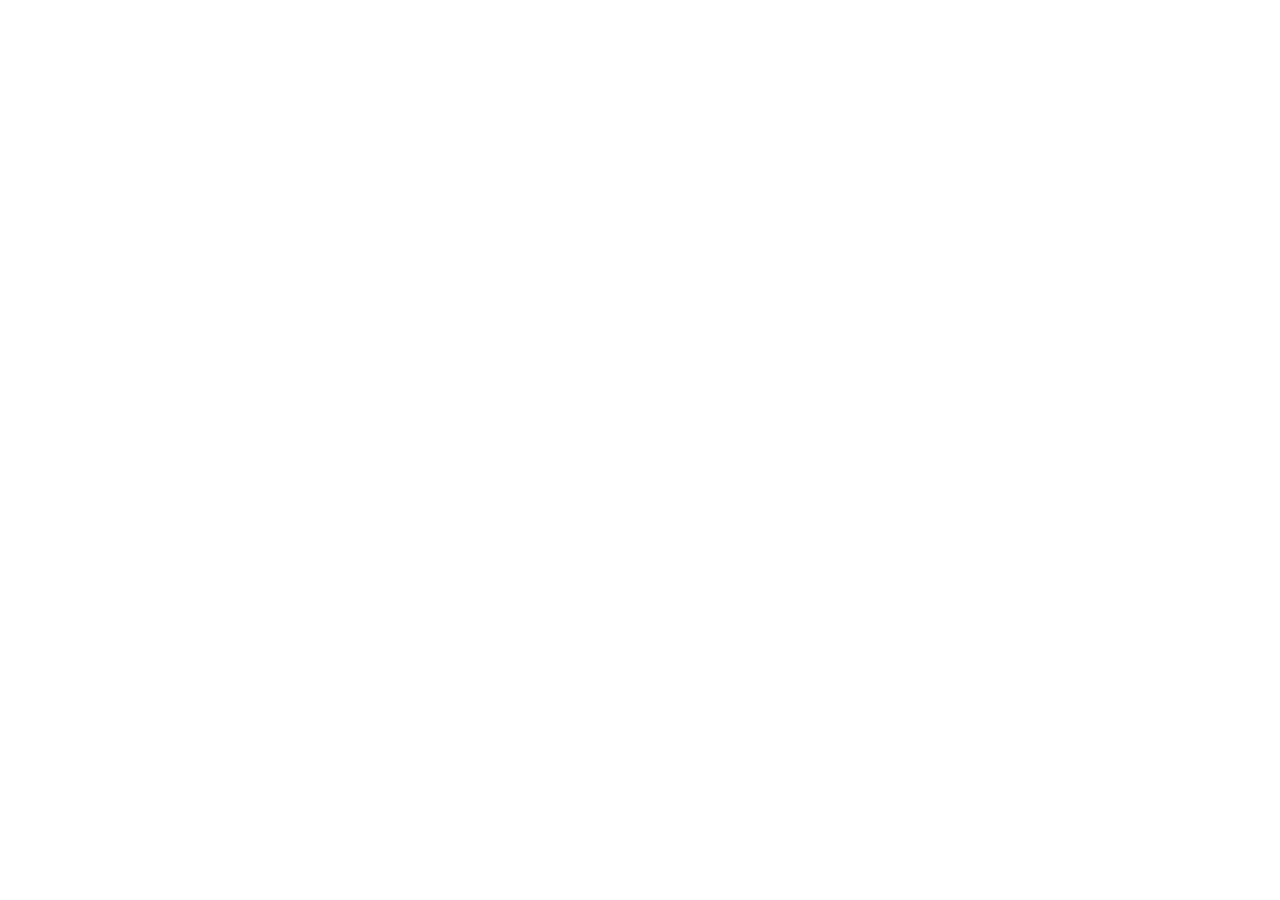
==== a3_GQS.html @ 8b1c4a20 "Adicionando o codigo base." ====
<!DOCTYPE html>
<html lang="pt-br">

<head>
    <meta charset="UTF-8">
    <meta name="viewport" content="width=device-width, initial-scale=1.0">
    <title>Site PlaceHolder</title>
</head>

<body>
    <!-- Cabeçalho (Header) -->
    <!-- Hero Section -->
    <!-- Seção de Notícias -->
    <!-- Seção de Vagas com Filtros -->
    <!-- Seção de Cursos -->
    <!-- Rodapé -->

    <!-- Scripts da Aplicação -->
    <script>

    </script>
</body>

</html>
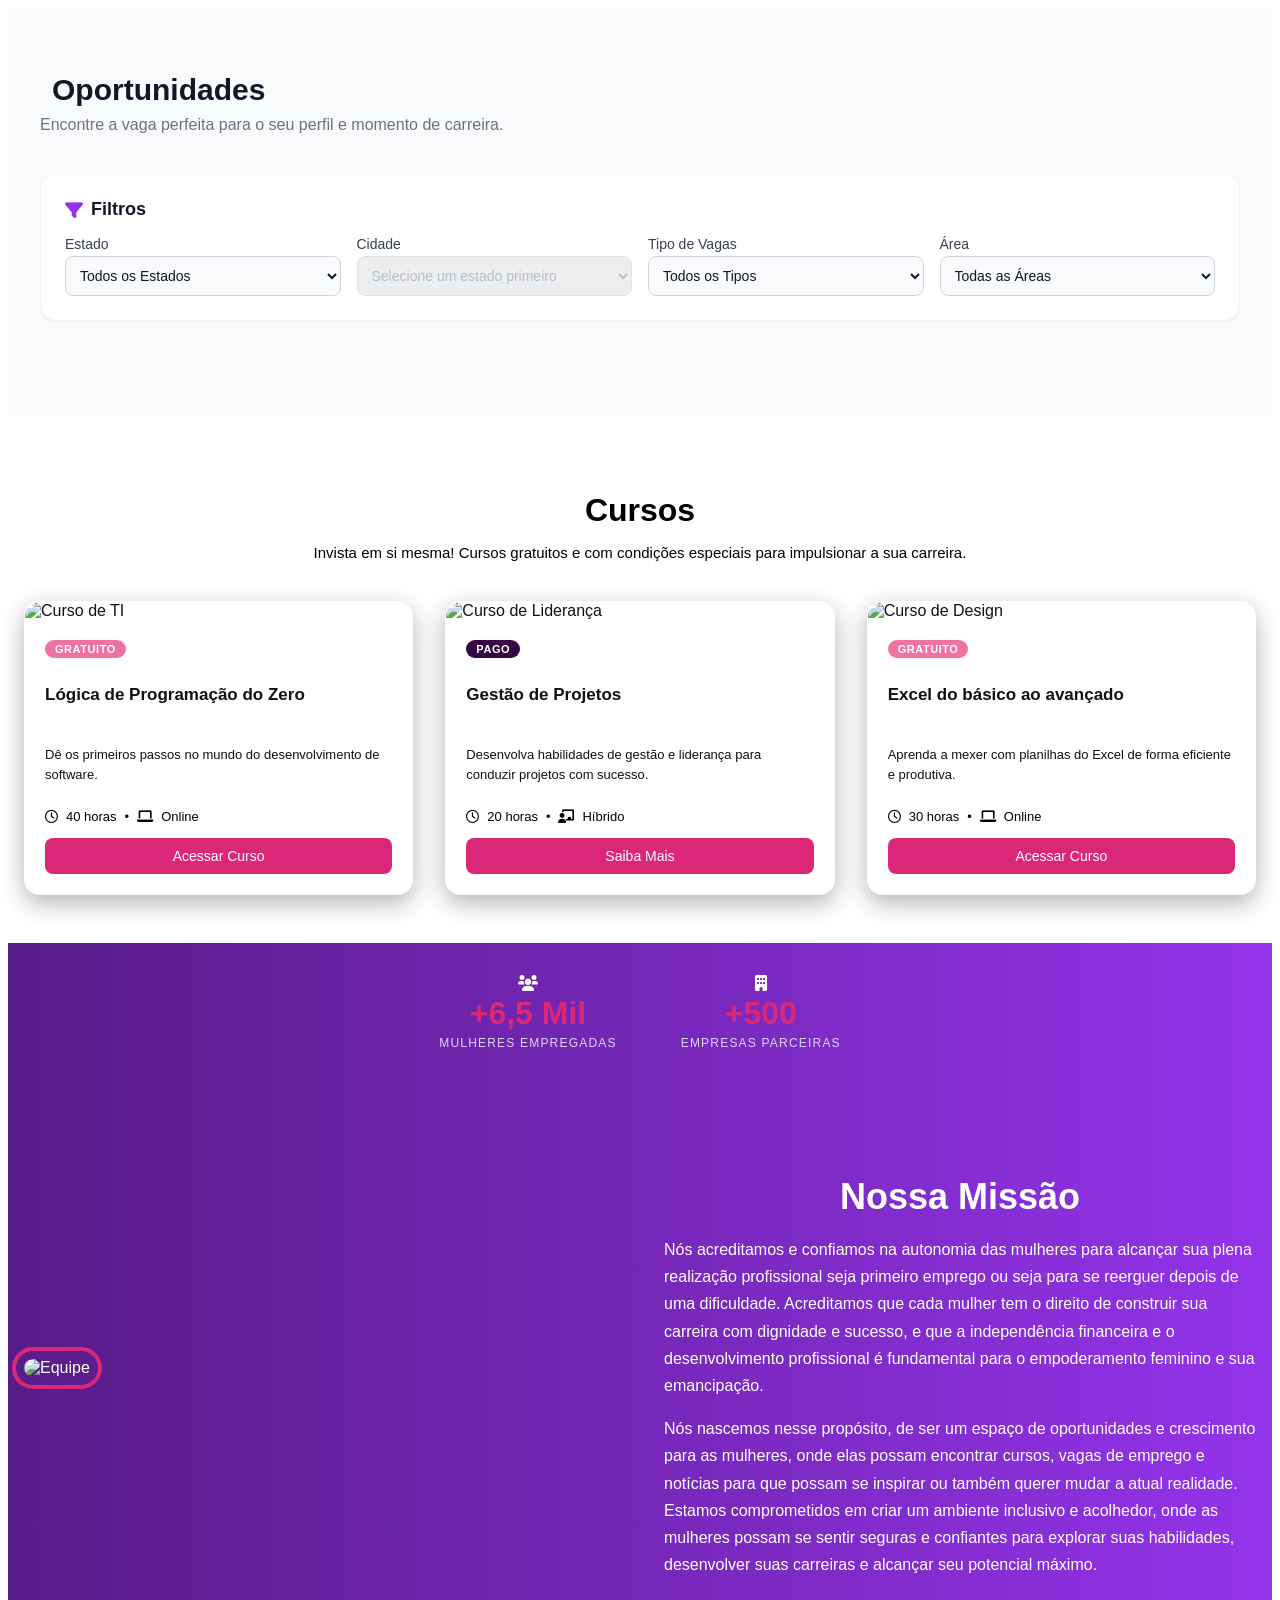
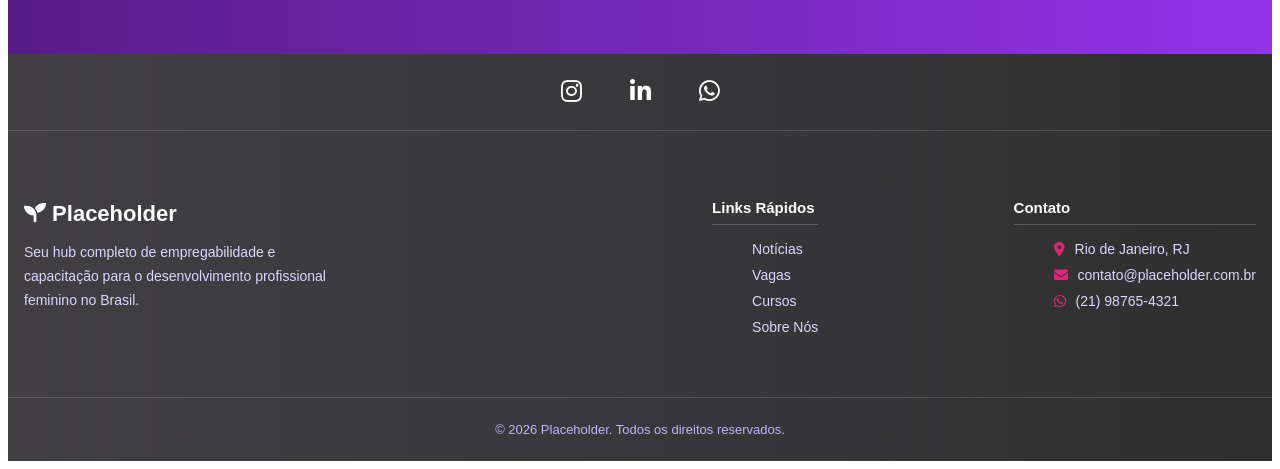
==== commit eb389690: "add vagas, cursos e rodape" ====
--- a/a3_GQS.html
+++ b/a3_GQS.html
@@ -5,6 +5,8 @@
     <meta charset="UTF-8">
     <meta name="viewport" content="width=device-width, initial-scale=1.0">
     <title>Site PlaceHolder</title>
+    <link rel="stylesheet" href="style.css">
+    <link rel="stylesheet" href="https://cdnjs.cloudflare.com/ajax/libs/font-awesome/6.0.0/css/all.min.css">
 </head>
 
 <body>
@@ -12,13 +14,228 @@
     <!-- Hero Section -->
     <!-- Seção de Notícias -->
     <!-- Seção de Vagas com Filtros -->
-    <!-- Seção de Cursos -->
-    <!-- Rodapé -->
+
+    <section id="vagas" class="vagas">
+        <div class="secao-vagas">
+            <div class="cabecalho-secao">
+                <div>
+                    <h2 class="titulo-vagas-p">Oportunidades</h2>
+                    <p class="subtitulo-vagas-p">Encontre a vaga perfeita para o seu perfil e momento de carreira.</p>
+                </div>
+            </div>
+            <div class="secao-filtros">
+                <div class="cartao-filtros">
+                    <h3 class="titulo-filtros">
+                        <i class="fa-solid fa-filter icone-primario"></i> Filtros
+                    </h3>
+                    <div class="opcoes-filtro">
+
+
+                        <div class="grupo-filtro">
+                            <label class="rotulo-filtro" for="filtro-estado">Estado</label>
+                            <select id="filtro-estado" class="campo-selecao">
+                                <option value="">Todos os Estados</option>
+                                <option value="SP">São Paulo (SP)</option>
+                                <option value="RJ">Rio de Janeiro (RJ)</option>
+                                <option value="MG">Minas Gerais (MG)</option>
+                                <option value="PR">Paraná (PR)</option>
+                                <option value="BA">Bahia (BA)</option>
+                            </select>
+                        </div>
+
+
+                        <div class="grupo-filtro">
+                            <label class="rotulo-filtro" for="filtro-cidade">Cidade</label>
+
+                            <select id="filtro-cidade" class="campo-selecao" disabled>
+                                <option value="">Selecione um estado primeiro</option>
+                            </select>
+                        </div>
+
+
+                        <div class="grupo-filtro">
+                            <label class="rotulo-filtro" for="filtro-tipo">Tipo de Vagas</label>
+                            <select id="filtro-tipo" class="campo-selecao">
+                                <option value="">Todos os Tipos</option>
+                                <option value="Estágio">Estágio</option>
+                                <option value="Jovem Aprendiz">Jovem Aprendiz</option>
+                                <option value="Júnior">Júnior</option>
+                                <option value="Pleno">Pleno</option>
+                                <option value="Sênior">Sênior</option>
+                                <option value="Freelance">Freelance</option>
+                            </select>
+                        </div>
+
+
+                        <div class="grupo-filtro">
+                            <label class="rotulo-filtro" for="filtro-area">Área</label>
+                            <select id="filtro-area" class="campo-selecao">
+                                <option value="">Todas as Áreas</option>
+                                <option value="TI">Tecnologia (TI)</option>
+                                <option value="Design">Design / Criativo</option>
+                                <option value="Arquitetura">Arquitetura</option>
+                                <option value="Administrativo">Administrativo</option>
+                                <option value="Vendas">Vendas / Comercial</option>
+                                <option value="Saúde">Saúde</option>
+                            </select>
+                        </div>
+
+
+                    </div>
+                </div>
+                <div class="lista-vagas">
+                    <div id="lista_vagas" class="grade-vagas">
+
+                    </div>
+                    <div id="msg-sem-vagas" class="mensagem-vazia oculto">
+                        <div class="icone-vazio">
+                            <i class="fa-solid fa-folder-open"></i>
+                        </div>
+                        <h3 class="titulo-vazio">Nenhuma vaga encontrada</h3>
+                        <p class="texto-vazio">Tente ajustar seus filtros para encontrar mais oportunidades.</p>
+                    </div>
+                </div>
+            </div>
+        </div>
+
+    </section>
+    <section id="cursos">
+  <div class="cursos-conteudo">
+
+    <h2 class="cursos-titulo">Cursos</h2>
+    <p class="cursos-subtitulo">Invista em si mesma! Cursos gratuitos e com condições especiais para impulsionar a sua carreira.</p>
+
+    <div class="cursos-grid">
+
+      <div class="curso-card">
+        <img src="https://images.unsplash.com/photo-1516321318423-f06f85e504b3?w=600" alt="Curso de TI">
+        <div class="curso-card-corpo">
+          <span class="badge badge-verde">Gratuito</span>
+          <h3>Lógica de Programação do Zero</h3>
+          <p>Dê os primeiros passos no mundo do desenvolvimento de software.</p>
+          <div class="curso-info">
+            <i class="fa-regular fa-clock"></i> 40 horas
+            <span>•</span>
+            <i class="fa-solid fa-laptop"></i> Online
+          </div>
+          <a href="#" class="btn-curso">Acessar Curso</a>
+        </div>
+      </div>
+
+      <div class="curso-card">
+        <img src="https://images.unsplash.com/photo-1542744173-8e7e53415bb0?w=600" alt="Curso de Liderança">
+        <div class="curso-card-corpo">
+          <span class="badge badge-escuro">Pago</span>
+          <h3>Gestão de Projetos</h3>
+          <p>Desenvolva habilidades de gestão e liderança para conduzir projetos com sucesso.</p>
+          <div class="curso-info">
+            <i class="fa-regular fa-clock"></i> 20 horas
+            <span>•</span>
+            <i class="fa-solid fa-chalkboard-user"></i> Híbrido
+          </div>
+          <a href="#" class="btn-curso">Saiba Mais</a>
+        </div>
+      </div>
+
+      <div class="curso-card">
+        <img src="https://images.unsplash.com/photo-1561070791-2526d30994b5?w=600" alt="Curso de Design">
+        <div class="curso-card-corpo">
+          <span class="badge badge-verde">Gratuito</span>
+          <h3>Excel do básico ao avançado</h3>
+          <p>Aprenda a mexer com planilhas do Excel de forma eficiente e produtiva.</p>
+          <div class="curso-info">
+            <i class="fa-regular fa-clock"></i> 30 horas
+            <span>•</span>
+            <i class="fa-solid fa-laptop"></i> Online
+          </div>
+          <a href="#" class="btn-curso">Acessar Curso</a>
+        </div>
+      </div>
+
+    </div>
+  </div>
+</section>
+  
+    <!-- Sobre Nós -->
+    <section id="sobre">
+
+  <!-- Barra de estatísticas no topo -->
+  <div class="sobre-stats-bar">
+    <div class="stat-item">
+      <i class="fa-solid fa-users"></i>
+      <span class="numero">+6,5 Mil</span>
+      <span class="label">Mulheres Empregadas</span>
+    </div>
+    <div class="stat-item">
+      <i class="fa-solid fa-building"></i>
+      <span class="numero">+500</span>
+      <span class="label">Empresas Parceiras</span>
+    </div>
+  </div>
+
+  <!-- Conteúdo: imagem à esquerda, texto à direita -->
+  <div class="sobre-conteudo">
+    <div class="sobre-imagem">
+      <img src="https://images.unsplash.com/photo-1522071820081-009f0129c71c?w=800" alt="Equipe">
+    </div>
+    <div class="sobre-texto">
+      <h2>Nossa Missão</h2>
+      <p> Nós acreditamos e confiamos na autonomia das mulheres para alcançar sua plena realização profissional seja primeiro emprego ou seja para se reerguer depois de uma dificuldade. Acreditamos que cada mulher tem o direito de construir sua carreira com dignidade e sucesso, e que a independência financeira e o desenvolvimento profissional é fundamental para o empoderamento feminino e sua emancipação.
+      </p> 
+      <p> Nós nascemos nesse propósito, de ser um espaço de oportunidades e crescimento para as mulheres, onde elas possam encontrar cursos, vagas de emprego e notícias para que possam se inspirar ou também querer mudar a atual realidade. Estamos comprometidos em criar um ambiente inclusivo e acolhedor, onde as mulheres possam se sentir seguras e confiantes para explorar suas habilidades, desenvolver suas carreiras e alcançar seu potencial máximo.
+      </p>
+    </div>
+  </div>
+
+</section>
+
+<footer id="rodape">
+
+  <!-- Faixa superior com redes sociais -->
+  <div class="rodape-redes-bar">
+    <a href="#"><i class="fa-brands fa-instagram"></i></a>
+    <a href="#"><i class="fa-brands fa-linkedin-in"></i></a>
+    <a href="#"><i class="fa-brands fa-whatsapp"></i></a>
+  </div>
+
+  <!-- Conteúdo: links e contato -->
+  <div class="rodape-conteudo">
+
+    <div class="rodape-marca">
+      <h3><i class="fa-solid fa-seedling"></i> Placeholder</h3>
+      <p>Seu hub completo de empregabilidade e capacitação para o desenvolvimento profissional feminino no Brasil.</p>
+    </div>
+
+    <div class="rodape-links">
+      <h4>Links Rápidos</h4>
+      <ul>
+        <li><a href="#noticias">Notícias</a></li>
+        <li><a href="#vagas">Vagas</a></li>
+        <li><a href="#cursos">Cursos</a></li>
+        <li><a href="#sobre">Sobre Nós</a></li>
+      </ul>
+    </div>
+
+    <div class="rodape-contato">
+      <h4>Contato</h4>
+      <ul>
+        <li><i class="fa-solid fa-location-dot"></i> Rio de Janeiro, RJ</li>
+        <li><i class="fa-solid fa-envelope"></i> contato@placeholder.com.br</li>
+        <li><i class="fa-brands fa-whatsapp"></i> (21) 98765-4321</li>
+      </ul>
+    </div>
+
+  </div>
+
+  <!-- Copyright -->
+  <div class="rodape-bottom">
+    &copy; 2026 Placeholder. Todos os direitos reservados.
+  </div>
+
+</footer>
 
     <!-- Scripts da Aplicação -->
-    <script>
-
-    </script>
+    <script src="script.js"></script>
 </body>
 
 </html>
--- a/style.css
+++ b/style.css
@@ -0,0 +1,625 @@
+body {
+    font-family: 'Poppins', sans-serif;
+    background-color: var(--gray-50);
+    color: var(--gray-800);
+    -webkit-font-smoothing: antialiased;
+    display: flex;
+    flex-direction: column;
+    min-height: 100vh;
+}
+
+.vagas{
+    padding-top: 64px;
+    padding-bottom: 64px;
+    background-color:#f9fafb;
+}
+
+.secao-vagas{
+    max-width: 1280px;
+    margin-left: auto;
+    margin-right: auto;
+    padding-left: 32px;
+    padding-right: 32px;
+}
+
+.cabecalho-secao {
+    display: flex;
+    flex-direction: row;
+    justify-content: space-between;
+    align-items: flex-end;
+    margin-bottom: 40px;
+    gap: 16px;
+}
+
+.titulo-vagas-p{
+    font-size: 30px;
+    line-height: 36px;
+    font-weight: 700;
+    color: #111827;
+    border-left: 4px;
+    border-color: var(--cor-primary);
+    padding-left: 12px;
+    margin: 0;
+}
+
+.subtitulo-vagas-p{
+    color: #6b7280;
+    margin-top: 8px;
+    margin-bottom: 0;
+}
+
+.secao-filtros{
+    display: block;
+    margin-bottom: 32px;
+}
+
+.cartao-filtros{
+    background-color: #ffffff;
+    padding: 24px;
+    border-radius: 16px;
+    border: 1px solid #f3f4f6;
+    box-shadow: 0 1px 2px 0 rgba(0, 0, 0, 0.05);
+
+    max-width: 1200px;
+    margin: 0 auto;
+}
+
+.titulo-filtros {
+    font-size: 18px;
+    font-weight: 600;
+    margin-top: 0;
+    margin-bottom: 16px;
+    color: #111827;
+    
+    display: flex;
+    align-items: center;
+    gap: 8px;                 
+}
+
+.icone-primario {
+    color: var(--cor-primary);
+}
+
+.opcoes-filtro {
+    display: flex;
+    flex-direction: row;
+    flex-wrap: wrap; 
+    gap: 16px;
+}
+
+.grupo-filtro {
+    flex: 1;
+    min-width: 200px;
+}
+
+.rotulo-filtro {
+    display: block;
+    font-size: 14px;
+    font-weight: 500;
+    color: #374151;
+    margin-bottom: 4px;
+}
+
+.campo-selecao {
+    width: 100%;
+    padding: 10px;
+    font-size: 14px;
+    background-color: #f9fafb;
+    border: 1px solid #d1d5db;
+    border-radius: 8px;
+    color: #111827;
+    transition: all 0.2s ease;
+}
+
+.campo-selecao:focus {
+    outline: none;
+    border-color: var(--cor-primary);
+    box-shadow: 0 0 0 2px rgba(246, 59, 246, 0.2);
+}
+
+.campo-selecao:disabled {
+    background-color: #e5e7eb;
+    color: #9ca3af;
+    cursor: not-allowed;
+    opacity: 0.7;
+}
+
+.lista-vagas {
+    width: 100%;
+    max-width: 1200px;
+    margin: 0 auto;                           
+}
+
+.grade-vagas {
+    display: grid;                         
+    grid-template-columns: repeat(3, 1fr);   
+    gap: 24px;  
+}
+
+.oculto {
+    display: none; 
+}
+
+.mensagem-vazia {
+    background-color: #ffffff; 
+    padding: 32px;    
+    border-radius: 16px; 
+    border: 1px solid #e5e7eb;
+    text-align: center; 
+}
+
+.icone-vazio {
+    color: #9ca3af;  
+    margin-bottom: 12px; 
+    font-size: 36px; 
+}
+
+.titulo-vazio {
+    font-size: 18px;
+    font-weight: 500; 
+    color: #111827; 
+    margin: 0;   
+}
+
+.texto-vazio {
+    color: #6b7280;  
+    margin-top: 4px; 
+    margin-bottom: 0;
+}
+
+
+:root {
+    --cor-primary: #9333ea;
+    --cor-secondary: #db2777;
+    --cor-light: #fdf4ff; 
+}
+
+
+.cartao-vaga {
+    background-color: #ffffff;
+    border: 1px solid #e5e7eb;
+    padding: 24px; 
+    border-radius: 12px;
+    
+    display: flex;
+    flex-direction: column;
+    justify-content: space-between;
+    
+    transition: all 0.3s ease;
+}
+
+.cartao-vaga:hover {
+    border-color: var(--cor-primary);
+    box-shadow: 0 10px 15px -3px rgba(0, 0, 0, 0.1);
+}
+
+
+.cabecalho-vaga {
+    display: flex;
+    justify-content: space-between;
+    align-items: flex-start;
+    margin-bottom: 16px;
+}
+
+.titulo-vaga {
+    font-size: 18px;
+    font-weight: 700;
+    color: #111827;
+    margin: 0;
+}
+
+
+.empresa-vaga {
+    font-size: 14px;
+    font-weight: 500;
+    color: var(--cor-primary);
+    margin: 0;
+}
+
+.icone-maleta {
+    background-color: #f3f4f6;
+    padding: 8px;
+    border-radius: 8px;
+    color: #6b7280;
+}
+
+
+.tags-vaga {
+    display: flex;
+    flex-wrap: wrap;
+    gap: 8px;
+    margin-bottom: 16px;
+}
+
+.tag {
+    font-size: 12px;
+    font-weight: 500;
+    padding: 4px 8px;
+    border-radius: 6px;
+    display: flex;
+    align-items: center;
+}
+
+.icone-tag {
+    margin-right: 4px;
+}
+
+.tag-area {
+    background-color: #f5f3ff;
+    color: #7e22ce; 
+}
+
+
+.tag-tipo {
+    background-color: #fdf2f8;
+    color: #be185d;
+}
+
+
+.detalhes-vaga {
+    font-size: 14px;
+    color: #4b5563;
+    margin-bottom: 24px;
+    display: flex;
+    flex-direction: column;
+    gap: 8px;
+}
+
+.detalhe-item {
+    display: flex;
+    align-items: center;
+    margin: 0;
+}
+
+.icone-detalhe {
+    width: 20px;
+    color: #9ca3af;
+}
+
+.botao-candidatar {
+    width: 100%;
+    background-color: #ffffff;
+    
+
+    border: 2px solid var(--cor-primary); 
+    color: var(--cor-primary);
+    
+    padding: 8px;
+    border-radius: 8px;
+    font-weight: 500;
+    cursor: pointer;
+    transition: all 0.3s ease;
+}
+
+.botao-candidatar:hover {
+    background-color: var(--cor-primary);
+    color: #ffffff; 
+}
+
+#cursos {
+    background: #fff;
+    width: 100%;
+    color: #111;
+}
+
+.cursos-conteudo {
+    padding: 48px 16px;
+    max-width: 1280px;
+    margin: 0 auto;
+}
+
+.cursos-titulo {
+    font-size: 32px;
+    font-weight: 700;
+    text-align: center;
+    margin-bottom: 12px;
+    color:#000000
+}
+
+.cursos-titulo-bar {
+    background: linear-gradient(to right, #581c87, #9333ea);
+    color: #fff;
+    padding: 48px 16px;
+    text-align: center;
+}
+
+.cursos-subtitulo {
+    font-size: 15px;
+    color: #000000;
+    text-align: center;
+    margin-bottom: 40px;
+}
+
+/* Grid de cards */
+.cursos-grid {
+    display: flex;
+    flex-direction: column;
+    gap: 32px;
+}
+
+/* Card */
+.curso-card {
+    background: rgba(255, 255, 255, 0.1);
+    border: 1px solid rgba(255, 255, 255, 0.2);
+    border-radius: 16px;
+    overflow: hidden;
+    transition: background 0.2s, box-shadow 0.2s;
+    box-shadow: 0 8px 24px rgba(0, 0, 0, 0.3);
+}
+
+.curso-card:hover {
+    background: rgba(255, 255, 255, 0.18);
+    box-shadow: 0 12px 32px rgba(0, 0, 0, 0.45);
+}
+
+.curso-card img {
+    width: 100%;
+    height: 180px;
+    object-fit: cover;
+}
+
+.curso-card-corpo {
+    padding: 20px;
+    display: flex;
+    flex-direction: column;
+    gap: 10px;
+    color: #000000;
+}
+
+.curso-card-corpo h3 {
+    font-size: 17px;
+    font-weight: 700;
+    color: #111;
+}
+
+.curso-card-corpo p {
+    font-size: 13px;
+    color: #111;
+    line-height: 1.6;
+}
+
+.curso-info {
+    display: flex;
+    align-items: center;
+    gap: 8px;
+    font-size: 13px;
+    color: #000000;
+}
+
+/* Badges */
+.badge {
+    display: inline-block;
+    font-size: 11px;
+    font-weight: 700;
+    padding: 3px 10px;
+    border-radius: 9999px;
+    text-transform: uppercase;
+    letter-spacing: 0.05em;
+    width: fit-content;
+}
+
+.badge-verde  { background-color: #ef72a2; color: #fff; }
+.badge-escuro { background-color: #340643; color: #fff; }
+
+/* Botão */
+.btn-curso {
+    display: block;
+    text-align: center;
+    padding: 10px;
+    border-radius: 8px;
+    font-size: 14px;
+    font-weight: 500;
+    background: #db2777;
+    color: #fff;
+    text-decoration: none;
+    transition: background 0.2s;
+    margin-top: 4px;
+}
+
+.btn-curso:hover {
+    background: #be185d;
+}
+
+/* Responsivo */
+@media (min-width: 768px) {
+    .cursos-grid {
+        flex-direction: row;
+    }
+
+    .curso-card {
+        width: calc(33.333% - 16px);
+    }
+}
+
+/*sobre nós*/
+#sobre {
+    background: linear-gradient(to right, #581c87, #9333ea); 
+    width: 100%;
+    overflow: hidden;
+    color: #fff;
+}
+
+.sobre-stats-bar {
+    display: flex;
+    justify-content: center;
+    gap: 64px;
+    padding: 32px;
+    text-align: center;
+    border-bottom: 1px; /* linha separadora sutil */
+}
+
+.stat-item {
+    display: flex;
+    flex-direction: column;
+    align-items: center;
+    gap: 4px;
+}
+
+.stat-item .numero {
+    font-size: 32px;
+    font-weight: 700;
+    color: #db2777;
+}
+
+.stat-item .label {
+    font-size: 12px;
+    text-transform: uppercase;
+    letter-spacing: 0.1em;
+    color: #ddd6fe;
+}
+
+/* Duas colunas lado a lado */
+.sobre-conteudo {
+    display: flex;
+    flex-direction: column;
+    align-items: center;
+    gap: 48px;
+    padding: 64px 16px;
+    max-width: 1280px;
+    margin: 0 auto;
+}
+
+.sobre-imagem img {
+    width: 100%;
+    height: 400px;
+    object-fit: cover;
+    border-radius: 16px;
+    outline: 4px solid #db2777;
+    outline-offset: 8px;
+}
+
+.sobre-texto h2 {
+    text-align: center;
+    font-size: 36px;
+    font-weight: 900;
+    margin-bottom: 18px;
+}
+
+.sobre-texto p {
+    font-size: 16px;
+    line-height: 1.7;
+    color: #fff;
+    margin-bottom: 12px;
+}
+
+/* Responsivo: lado a lado em telas maiores */
+@media (min-width: 768px) {
+  .sobre-conteudo {
+    flex-direction: row;
+  }
+
+  .sobre-imagem,
+  .sobre-texto {
+    width: 50%;
+  }
+}
+
+/*rodape*/
+#rodape {
+  background: linear-gradient(to right, #413f43, #2f2f30);
+  color: #fff;
+  width: 100%;
+}
+
+/* Faixa superior — mesmo conceito da stats bar */
+.rodape-redes-bar {
+  display: flex;
+  justify-content: center;
+  gap: 48px;
+  padding: 24px 16px;
+  border-bottom: 1px solid rgba(255, 255, 255, 0.15);
+}
+
+.rodape-redes-bar a {
+    color: #fff;
+    text-decoration: none;
+    font-size: 24px; 
+    transition: color 0.2s;
+}
+
+.rodape-redes-bar a:hover {
+    color: #db2777;
+}
+
+/* Conteúdo em colunas */
+.rodape-conteudo {
+  display: flex;
+  flex-direction: column;
+  gap: 40px;
+  padding: 48px 16px;
+  max-width: 1280px;
+  margin: 0 auto;
+}
+
+.rodape-marca h3 {
+  font-size: 22px;
+  font-weight: 700;
+  margin-bottom: 12px;
+}
+
+.rodape-marca p {
+  font-size: 14px;
+  color: #ddd6fe;
+  line-height: 1.7;
+  max-width: 320px;
+}
+
+.rodape-links h4,
+.rodape-contato h4 {
+  font-size: 15px;
+  font-weight: 600;
+  margin-bottom: 16px;
+  padding-bottom: 8px;
+  border-bottom: 1px solid rgba(255, 255, 255, 0.2);
+}
+
+.rodape-links ul,
+.rodape-contato ul {
+  list-style: none;
+  display: flex;
+  flex-direction: column;
+  gap: 10px;
+  font-size: 14px;
+  color: #ddd6fe;
+}
+
+.rodape-links a {
+  color: #ddd6fe;
+  text-decoration: none;
+  transition: color 0.2s;
+}
+
+.rodape-links a:hover {
+  color: #fff;
+}
+
+.rodape-contato li {
+  display: flex;
+  align-items: center;
+  gap: 10px;
+}
+
+.rodape-contato i {
+  color: #db2777;
+}
+
+/* Copyright */
+.rodape-bottom {
+  text-align: center;
+  padding: 24px 16px;
+  font-size: 13px;
+  color: #c4b5fd;
+  border-top: 1px solid rgba(255, 255, 255, 0.15);
+}
+
+/* Responsivo */
+@media (min-width: 768px) {
+  .rodape-conteudo {
+    flex-direction: row;
+    justify-content: space-between;
+  }
+
+  .rodape-marca {
+    width: 40%;
+  }
+}
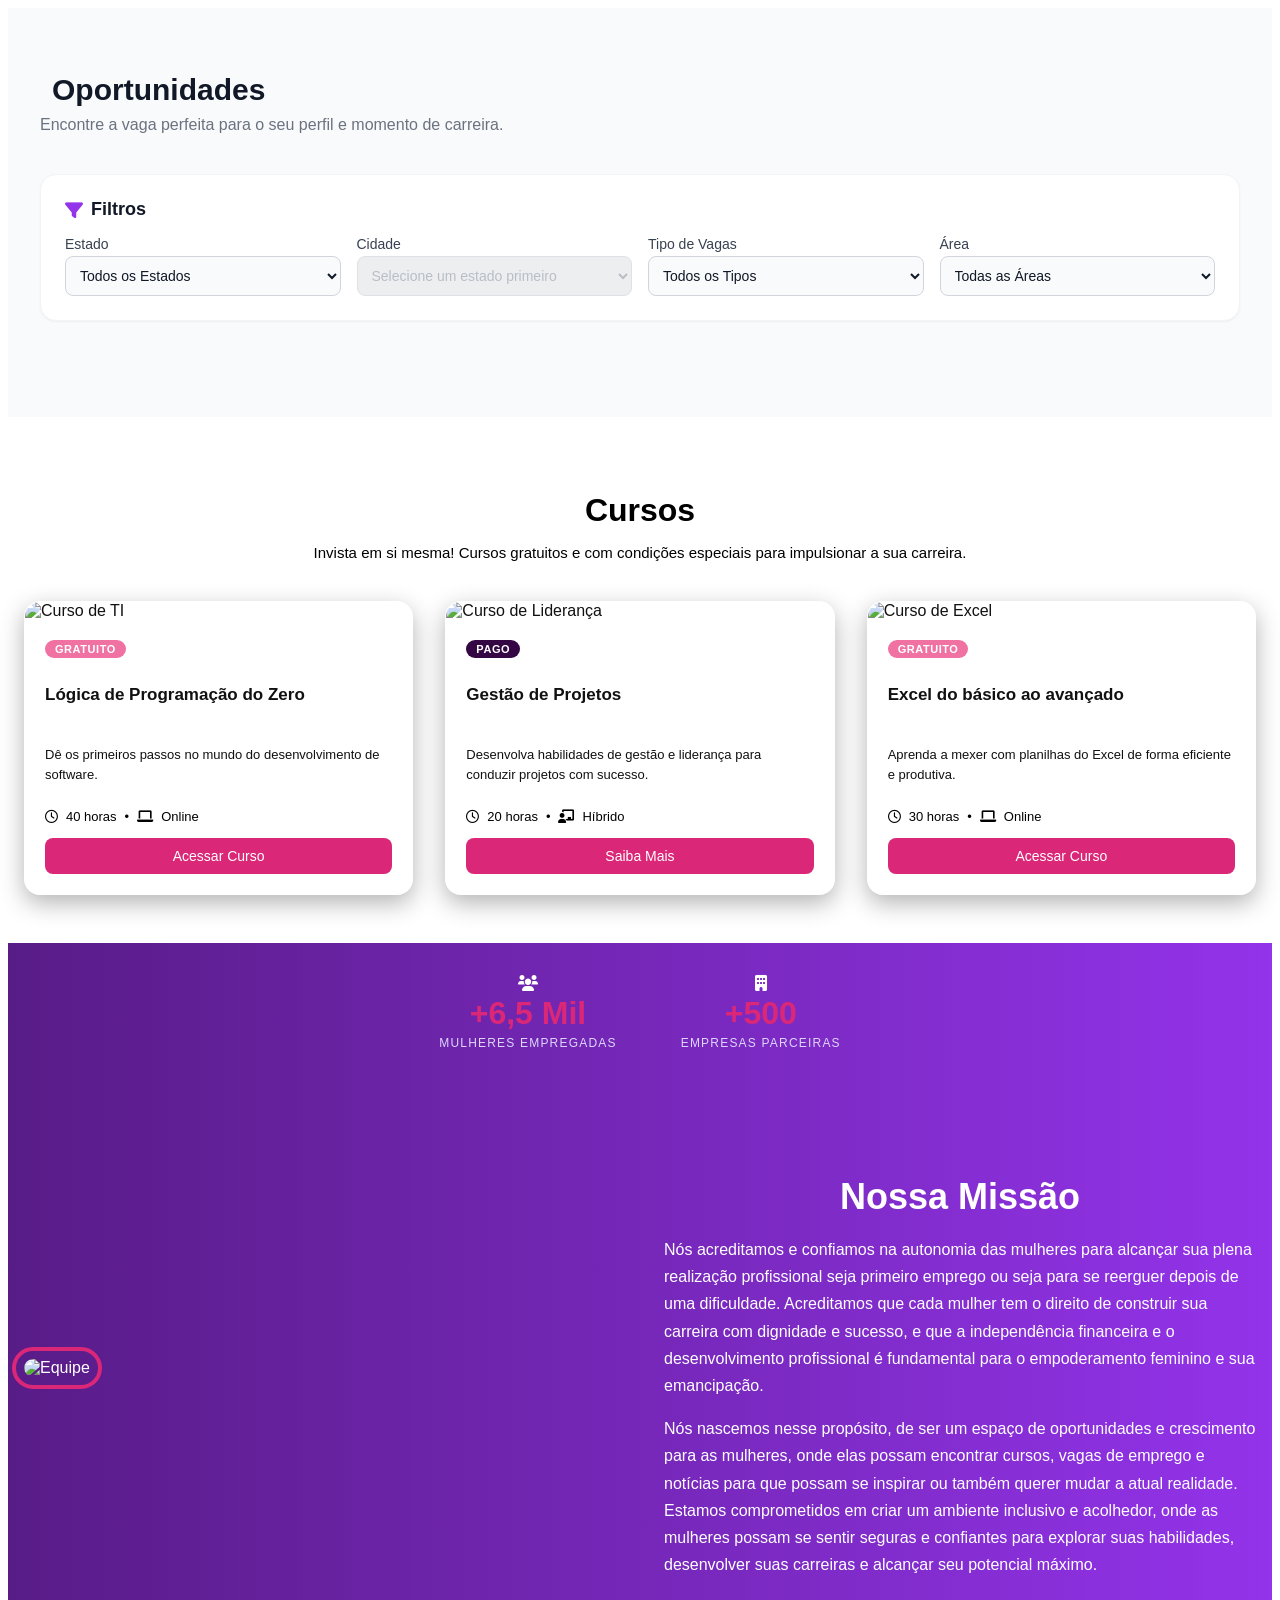
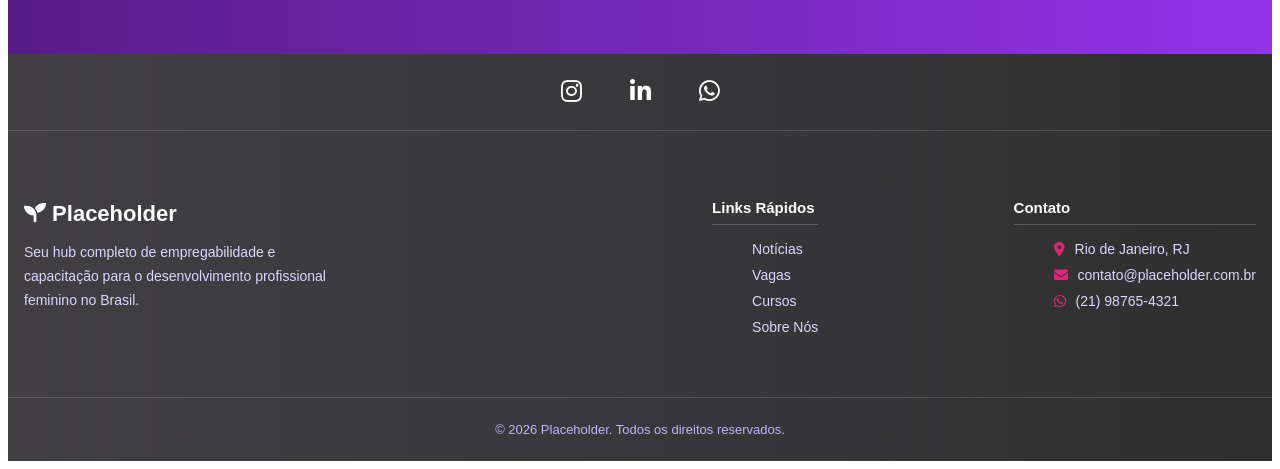
==== commit 8f2db0d1: "alterando pequenos detalhes" ====
--- a/a3_GQS.html
+++ b/a3_GQS.html
@@ -138,7 +138,7 @@
       </div>
 
       <div class="curso-card">
-        <img src="https://images.unsplash.com/photo-1561070791-2526d30994b5?w=600" alt="Curso de Design">
+        <img src="https://unsplash.com/pt-br/fotografias/uma-mao-apontando-para-uma-planilha-na-tela-de-um-computador-xTA7sAAtG40" alt="Curso de Excel">
         <div class="curso-card-corpo">
           <span class="badge badge-verde">Gratuito</span>
           <h3>Excel do básico ao avançado</h3>
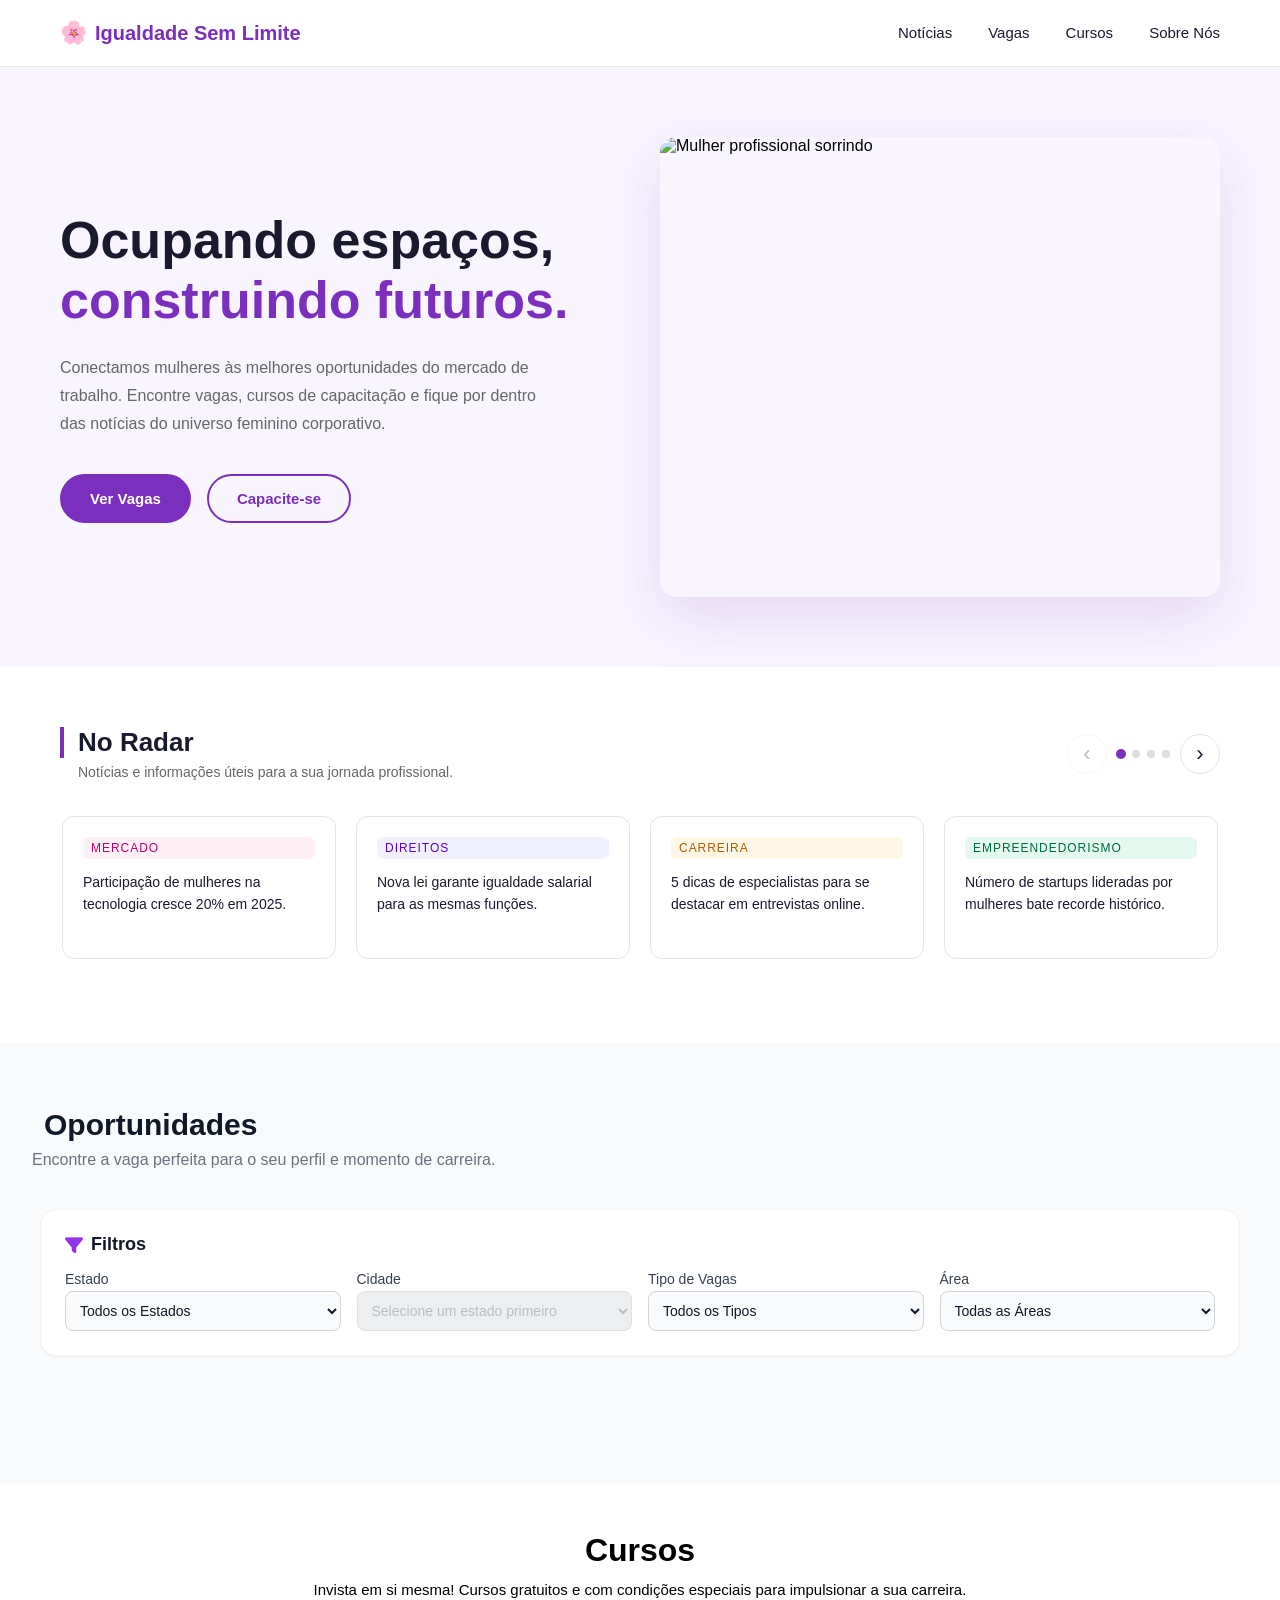
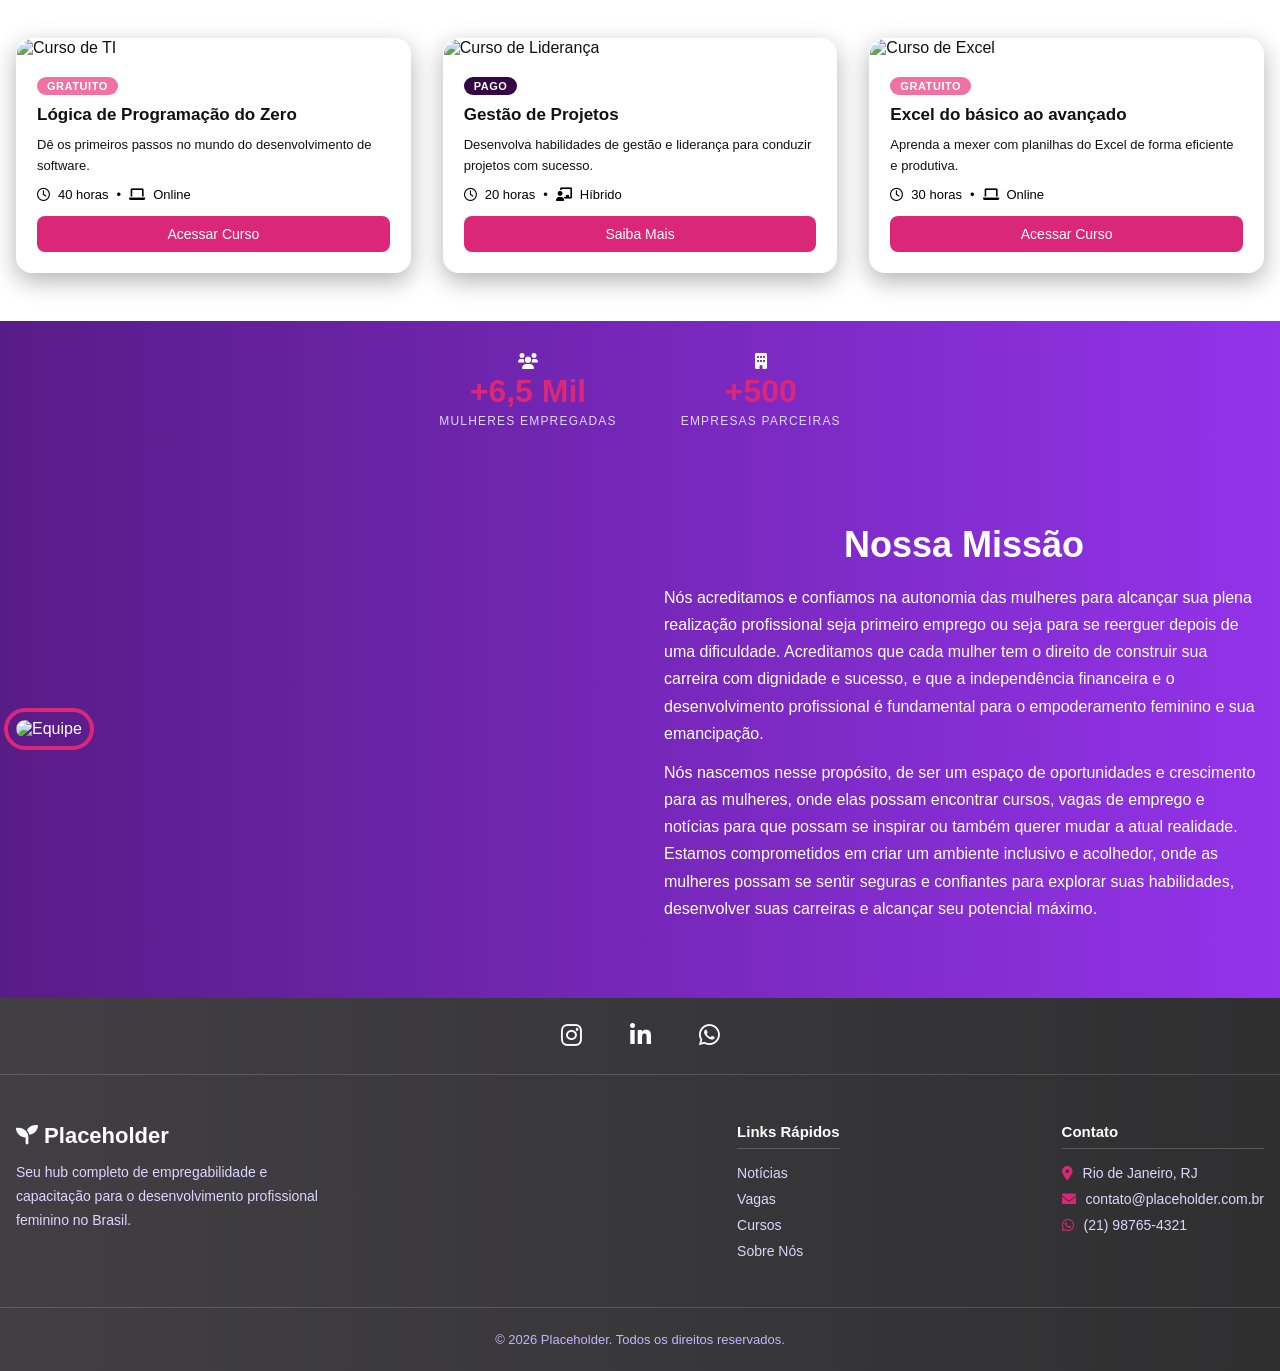
==== commit d24d472b: "Add navbar e notícias" ====
--- a/a3_GQS.html
+++ b/a3_GQS.html
@@ -10,10 +10,60 @@
 </head>
 
 <body>
-    <!-- Cabeçalho (Header) -->
-    <!-- Hero Section -->
-    <!-- Seção de Notícias -->
-    <!-- Seção de Vagas com Filtros -->
+    <!-- NAVBAR -->
+  <nav class="navbar">
+    <div class="nav-logo">
+      <span class="logo-icon">🌸</span>
+      <span class="logo-text">Igualdade Sem Limite</span>
+    </div>
+    <ul class="nav-links">
+      <li><a href="#">Notícias</a></li>
+      <li><a href="#">Vagas</a></li>
+      <li><a href="#">Cursos</a></li>
+      <li><a href="#">Sobre Nós</a></li>
+    </ul>
+  </nav>
+
+  <!-- HERO -->
+  <section class="hero">
+    <div class="hero-content">
+      <h1 class="hero-title">
+        Ocupando espaços,
+        <span class="hero-highlight">construindo futuros.</span>
+      </h1>
+      <p class="hero-desc">
+        Conectamos mulheres às melhores oportunidades do mercado de trabalho.
+        Encontre vagas, cursos de capacitação e fique por dentro das notícias
+        do universo feminino corporativo.
+      </p>
+      <div class="hero-btns">
+        <a href="#" class="btn btn-primary">Ver Vagas</a>
+        <a href="#" class="btn btn-outline">Capacite-se</a>
+      </div>
+    </div>
+    <div class="hero-image">
+      <!-- Troque o src pela sua imagem -->
+      <img src="SUA-IMAGEM.jpg" alt="Mulher profissional sorrindo" />
+    </div>
+  </section>
+
+  <!-- NO RADAR -->
+  <section class="radar">
+    <div class="radar-header">
+      <div class="radar-left">
+        <h2 class="radar-title">No Radar</h2>
+        <p class="radar-sub">Notícias e informações úteis para a sua jornada profissional.</p>
+      </div>
+      <div class="radar-ctrls">
+        <button class="cbtn" id="btnPrev">&#8249;</button>
+        <div class="dots" id="dots"></div>
+        <button class="cbtn" id="btnNext">&#8250;</button>
+      </div>
+    </div>
+    <div class="carousel-outer">
+      <div class="carousel-track" id="track"></div>
+    </div>
+  </section>
 
     <section id="vagas" class="vagas">
         <div class="secao-vagas">
@@ -138,7 +188,7 @@
       </div>
 
       <div class="curso-card">
-        <img src="https://unsplash.com/pt-br/fotografias/uma-mao-apontando-para-uma-planilha-na-tela-de-um-computador-xTA7sAAtG40" alt="Curso de Excel">
+        <img src="https://images.unsplash.com/photo-1504868584819-f8e8b4b6d7e3?auto=format&fit=crop&w=600&q=80" alt="Curso de Excel">
         <div class="curso-card-corpo">
           <span class="badge badge-verde">Gratuito</span>
           <h3>Excel do básico ao avançado</h3>
--- a/style.css
+++ b/style.css
@@ -1,3 +1,107 @@
+*, *::before, *::after { margin: 0; padding: 0; box-sizing: border-box; }
+
+    :root {
+      --roxo: #7B2FBE;
+      --roxo-hover: #9B4DCA;
+      --roxo-fundo: #f9f5ff;
+      --texto: #1a1a2e;
+      --cinza: #666;
+      --borda: #e5e5e5;
+      --branco: #ffffff;
+      --font-titulo: 'Sora', sans-serif;
+      --font-corpo: 'Inter', sans-serif;
+    }
+
+    body { font-family: var(--font-corpo); color: var(--texto); background: var(--branco); }
+
+    /* NAVBAR */
+    .navbar {
+      display: flex;
+      align-items: center;
+      justify-content: space-between;
+      padding: 20px 60px;
+      border-bottom: 1px solid var(--borda);
+      background: var(--branco);
+    }
+    .nav-logo { display: flex; align-items: center; gap: 8px; }
+    .logo-icon { font-size: 22px; }
+    .logo-text { font-family: var(--font-titulo); font-size: 20px; font-weight: 700; color: var(--roxo); }
+    .nav-links { list-style: none; display: flex; gap: 36px; }
+    .nav-links a { text-decoration: none; font-size: 15px; font-weight: 500; color: var(--texto); transition: color 0.2s; }
+    .nav-links a:hover { color: var(--roxo); }
+
+    /* HERO */
+    .hero {
+      display: flex;
+      align-items: center;
+      justify-content: space-between;
+      padding: 70px 60px;
+      background: var(--roxo-fundo);
+      gap: 40px;
+      min-height: 520px;
+    }
+    .hero-content { flex: 1; max-width: 560px; }
+    .hero-title { font-family: var(--font-titulo); font-size: 52px; font-weight: 800; line-height: 1.15; color: var(--texto); margin-bottom: 24px; }
+    .hero-highlight { color: var(--roxo); display: block; }
+    .hero-desc { font-size: 16px; line-height: 1.75; color: var(--cinza); margin-bottom: 36px; max-width: 480px; }
+    .hero-btns { display: flex; gap: 16px; flex-wrap: wrap; }
+    .btn { display: inline-block; padding: 14px 28px; border-radius: 50px; font-size: 15px; font-weight: 600; text-decoration: none; transition: all 0.25s ease; cursor: pointer; border: 2px solid var(--roxo); }
+    .btn-primary { background: var(--roxo); color: var(--branco); }
+    .btn-primary:hover { background: var(--roxo-hover); border-color: var(--roxo-hover); }
+    .btn-outline { background: transparent; color: var(--roxo); }
+    .btn-outline:hover { background: var(--roxo); color: var(--branco); }
+    .hero-image { flex: 1; max-width: 580px; border-radius: 16px; overflow: hidden; box-shadow: 0 20px 60px rgba(123,47,190,0.15); }
+    .hero-image img { width: 100%; height: 460px; object-fit: cover; display: block; }
+
+    /* NO RADAR */
+    .radar { padding: 60px 60px 80px; background: var(--branco); }
+    .radar-header { display: flex; align-items: center; justify-content: space-between; margin-bottom: 32px; }
+    .radar-title { font-family: var(--font-titulo); font-size: 26px; font-weight: 700; color: var(--texto); padding-left: 14px; border-left: 4px solid var(--roxo); margin-bottom: 6px; }
+    .radar-sub { font-size: 14px; color: var(--cinza); padding-left: 18px; }
+    .radar-ctrls { display: flex; align-items: center; gap: 10px; }
+    .cbtn { width: 40px; height: 40px; border-radius: 50%; border: 1.5px solid var(--borda); background: var(--branco); font-size: 22px; line-height: 1; cursor: pointer; color: var(--texto); display: flex; align-items: center; justify-content: center; transition: all 0.2s; }
+    .cbtn:hover { background: var(--roxo); color: var(--branco); border-color: var(--roxo); }
+    .cbtn.disabled { opacity: 0.3; pointer-events: none; }
+    .dots { display: flex; gap: 7px; }
+    .dot { width: 8px; height: 8px; border-radius: 50%; background: #ddd; border: none; padding: 0; cursor: pointer; transition: background 0.2s, transform 0.2s; }
+    .dot.on { background: var(--roxo); transform: scale(1.25); }
+
+    /* CARROSSEL */
+    .carousel-outer { overflow: hidden; width: 100%; }
+    .carousel-track { display: flex; width: 100%; }
+    .carousel-slide { min-width: 100%; display: grid; grid-template-columns: repeat(4, 1fr); gap: 20px; padding: 4px 2px; }
+
+    /* CARDS */
+    .card { background: var(--branco); border: 1px solid var(--borda); border-radius: 12px; padding: 20px; transition: box-shadow 0.25s, transform 0.25s; cursor: pointer; }
+    .card:hover { box-shadow: 0 8px 30px rgba(123,47,190,0.13); transform: translateY(-4px); }
+    .tag { display: inline-block; font-size: 10px; font-weight: 700; letter-spacing: 0.08em; text-transform: uppercase; padding: 4px 10px; border-radius: 20px; margin-bottom: 12px; }
+    .t-m  { background: #fff0f6; color: #c0006e; }
+    .t-d  { background: #f0f0ff; color: #5c00d3; }
+    .t-c  { background: #fff7e6; color: #b35c00; }
+    .t-e  { background: #e6f9f0; color: #006b3c; }
+    .t-s  { background: #e8f4ff; color: #005fa3; }
+    .t-l  { background: #fdf0ff; color: #8a00b3; }
+    .t-i  { background: #fff4e6; color: #9c4a00; }
+    .t-r  { background: #edfff4; color: #00704a; }
+    .card p { font-size: 14px; line-height: 1.6; color: var(--texto); font-weight: 500; }
+
+    /* RESPONSIVO */
+    @media (max-width: 1024px) {
+      .carousel-slide { grid-template-columns: repeat(2, 1fr); }
+    }
+    @media (max-width: 768px) {
+      .navbar { padding: 16px 24px; flex-direction: column; gap: 16px; }
+      .nav-links { gap: 20px; }
+      .hero { flex-direction: column; padding: 40px 24px; text-align: center; }
+      .hero-title { font-size: 34px; }
+      .hero-btns { justify-content: center; }
+      .hero-image { max-width: 100%; }
+      .radar { padding: 40px 24px 60px; }
+      .carousel-slide { grid-template-columns: 1fr; }
+      .radar-header { flex-direction: column; align-items: flex-start; gap: 16px; }
+    }
+
+
 body {
     font-family: 'Poppins', sans-serif;
     background-color: var(--gray-50);
@@ -62,6 +166,7 @@
 
     max-width: 1200px;
     margin: 0 auto;
+    margin-bottom: 32px;
 }
 
 .titulo-filtros {
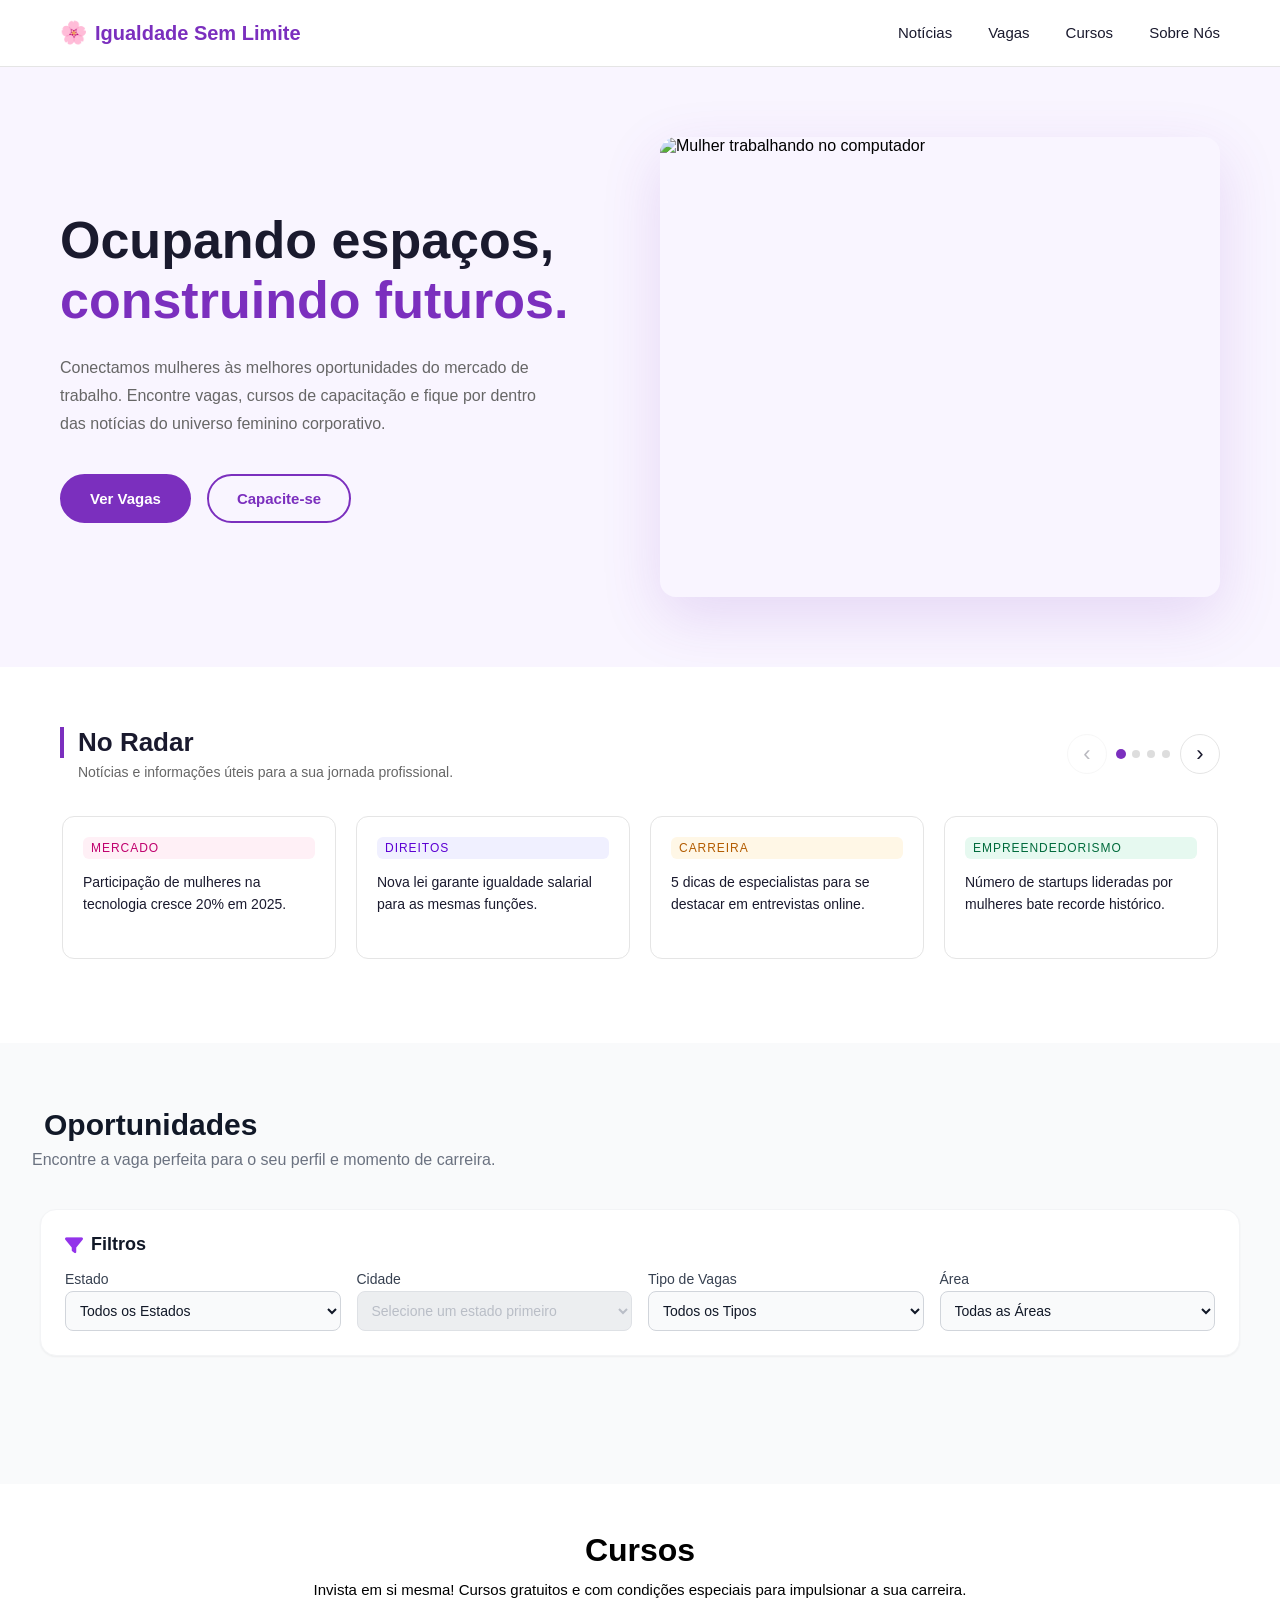
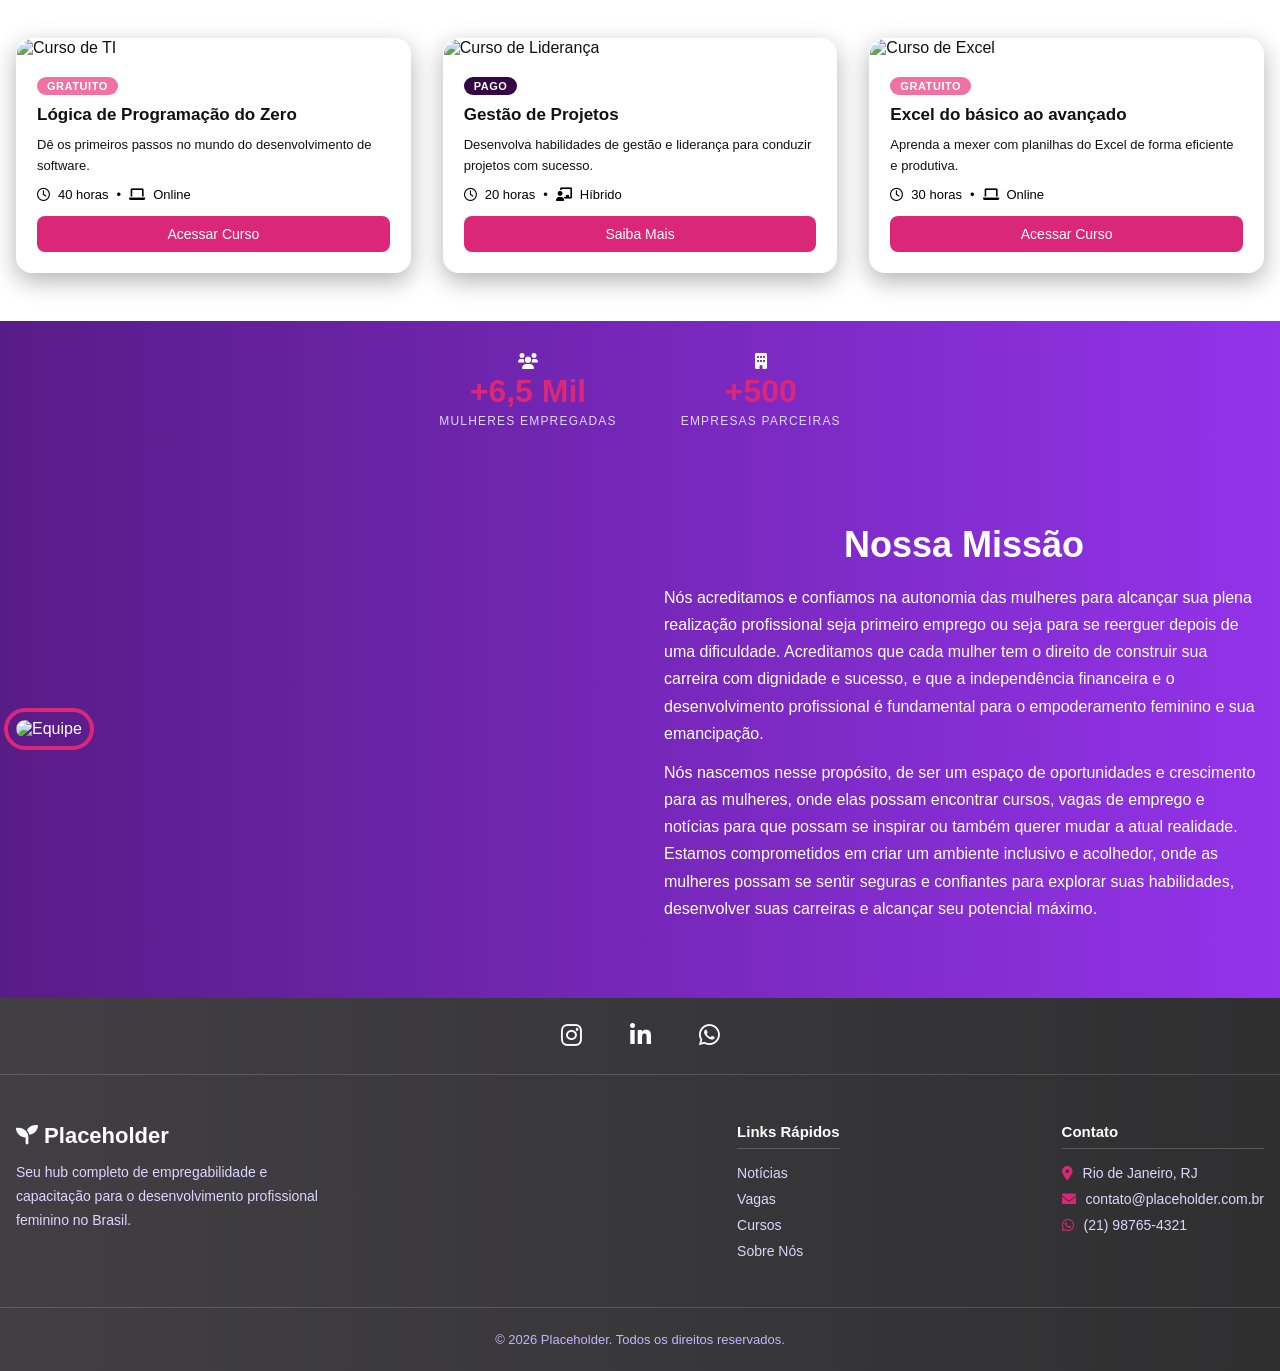
==== commit 06d66d2f: "alterando pequenos detalhes" ====
--- a/a3_GQS.html
+++ b/a3_GQS.html
@@ -43,7 +43,7 @@
     </div>
     <div class="hero-image">
       <!-- Troque o src pela sua imagem -->
-      <img src="SUA-IMAGEM.jpg" alt="Mulher profissional sorrindo" />
+      <img src="https://images.unsplash.com/photo-1580983218547-8333cb1d76b9?q=80&w=2070&auto=format&fit=crop&ixlib=rb-4.1.0&ixid=M3wxMjA3fDB8MHxwaG90by1wYWdlfHx8fGVufDB8fHx8fA%3D%3D" alt="Mulher trabalhando no computador" />
     </div>
   </section>
 
